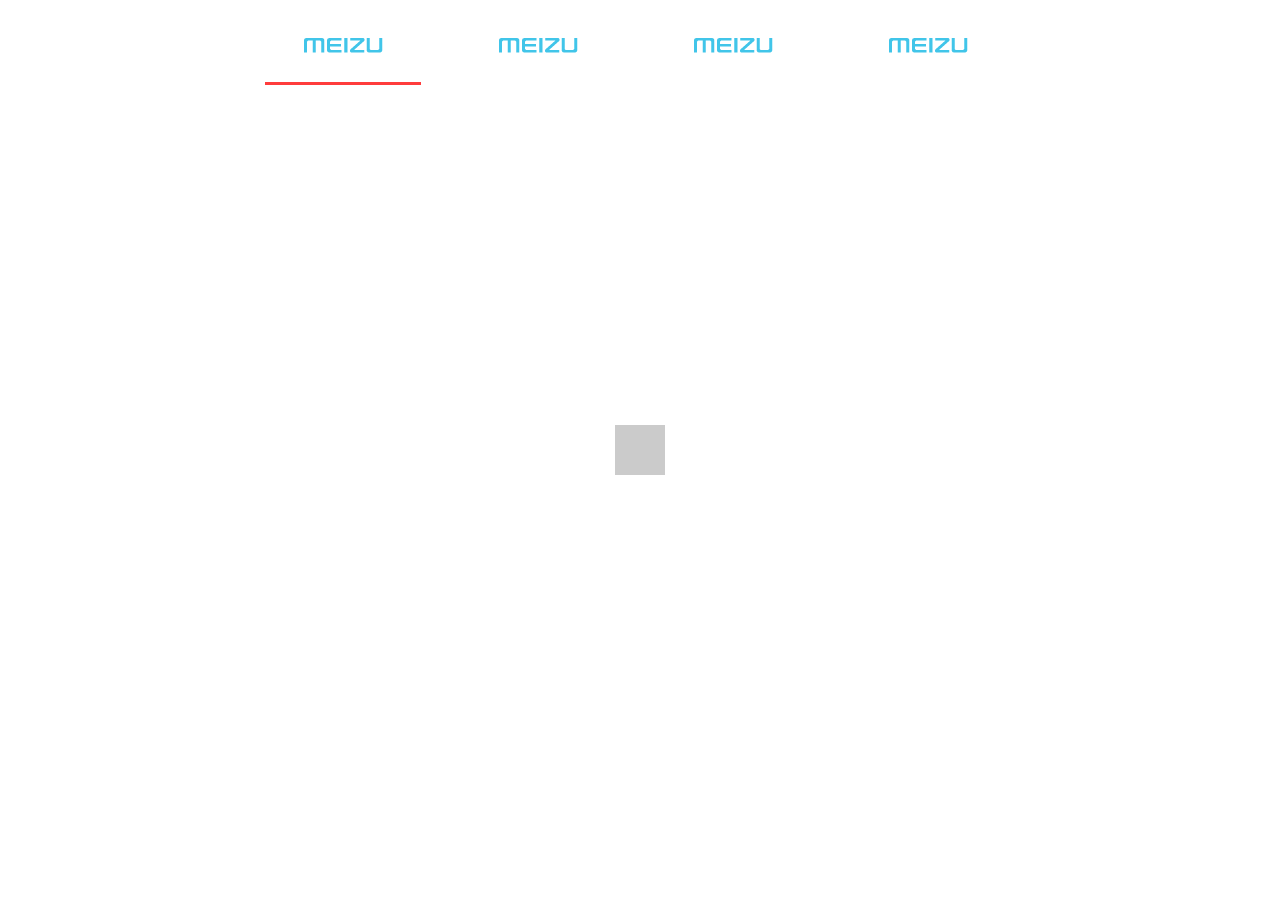
==== html/index.html @ 4126c437 "22:45 2016/12/19" ====
<!DOCTYPE html>
<html lang="en">
<head>
<title>奔跑吧快修-首页</title>
	<meta name="description" content="">
	<meta name="author" content="">
	<meta charset="UTF-8">
	<meta http-equiv="X-UA-Compatible" content="IE=Edge">
	<meta name="viewport" content="width=device-width, initial-scale=1, maximum-scale=1">
	<link rel="stylesheet" href="css/bootstrap.min.css">
	<link rel="stylesheet" href="css/animate.css">
	<link rel="stylesheet" href="css/font-awesome.min.css">
	<link rel="stylesheet" href="css/owl.theme.css">
	<link rel="stylesheet" href="css/owl.carousel.css">
	<link rel="stylesheet" href="css/style.css">
</head>

<body data-spy="scroll" data-offset="50" data-target=".navbar-collapse">

<div class="preloader">
	<div class="sk-rotating-plane"></div>
</div>

<section id="brand-tabs">
	<div class="container">
		<div class="row">
			<div class="col-md-2 col-md-offset-2 col-sm-2 col-xs-3 tab-item">
				<span class="current"><img src="images/icon_tab_02.png"></span>
			</div>
			<div class="col-md-2 col-sm-2 col-xs-3 tab-item">
				<span><img src="images/icon_tab_02.png"><span>
			</div>
			<div class="col-md-2 col-sm-2 col-xs-3 tab-item">
				<span><img src="images/icon_tab_02.png"><span>
			</div>
			<div class="col-md-2 col-sm-2 col-xs-3 tab-item">
				<span><img src="images/icon_tab_02.png"><span>
			</div>
		</div>
	</div>
</section>



<script src="js/jquery.js"></script>
<script src="js/bootstrap.min.js"></script>
<script src="js/jquery.parallax.js"></script>
<script src="js/owl.carousel.min.js"></script>
<script src="js/smoothscroll.js"></script>
<script src="js/wow.min.js"></script>
<script src="js/custom.js"></script>

</body>
</html>
---- html/css/style.css ----
.preloader {
	position: fixed;
	top: 0;
	left: 0;
	width: 100%;
	height: 100%;
	z-index: 99999;
	display: flex;
	flex-flow: row nowrap;
	justify-content: center;
	align-items: center;
	background: none repeat scroll 0 0 #ffffff;
}

.sk-rotating-plane {
	width: 50px;
	height: 50px;
	background-color: #222;
	-webkit-animation: sk-rotatePlane 1.2s infinite ease-in-out;
	animation: sk-rotatePlane 1.2s infinite ease-in-out;
}

@-webkit-keyframes sk-rotatePlane {
  0% {
    -webkit-transform: perspective(120px) rotateX(0deg) rotateY(0deg);
            transform: perspective(120px) rotateX(0deg) rotateY(0deg); }
  50% {
    -webkit-transform: perspective(120px) rotateX(-180.1deg) rotateY(0deg);
            transform: perspective(120px) rotateX(-180.1deg) rotateY(0deg); }
  100% {
    -webkit-transform: perspective(120px) rotateX(-180deg) rotateY(-179.9deg);
            transform: perspective(120px) rotateX(-180deg) rotateY(-179.9deg); } 
}

@keyframes sk-rotatePlane {
  0% {
    -webkit-transform: perspective(120px) rotateX(0deg) rotateY(0deg);
            transform: perspective(120px) rotateX(0deg) rotateY(0deg); }
  50% {
    -webkit-transform: perspective(120px) rotateX(-180.1deg) rotateY(0deg);
            transform: perspective(120px) rotateX(-180.1deg) rotateY(0deg); }
  100% {
    -webkit-transform: perspective(120px) rotateX(-180deg) rotateY(-179.9deg);
            transform: perspective(120px) rotateX(-180deg) rotateY(-179.9deg); } 
}

.tab-item span, .tab-item img{
	cursor: pointer;
	padding-top: 30px;
	padding-bottom: 30px;
}

.tab-item .current {
	border-bottom: solid #ff0000;
}
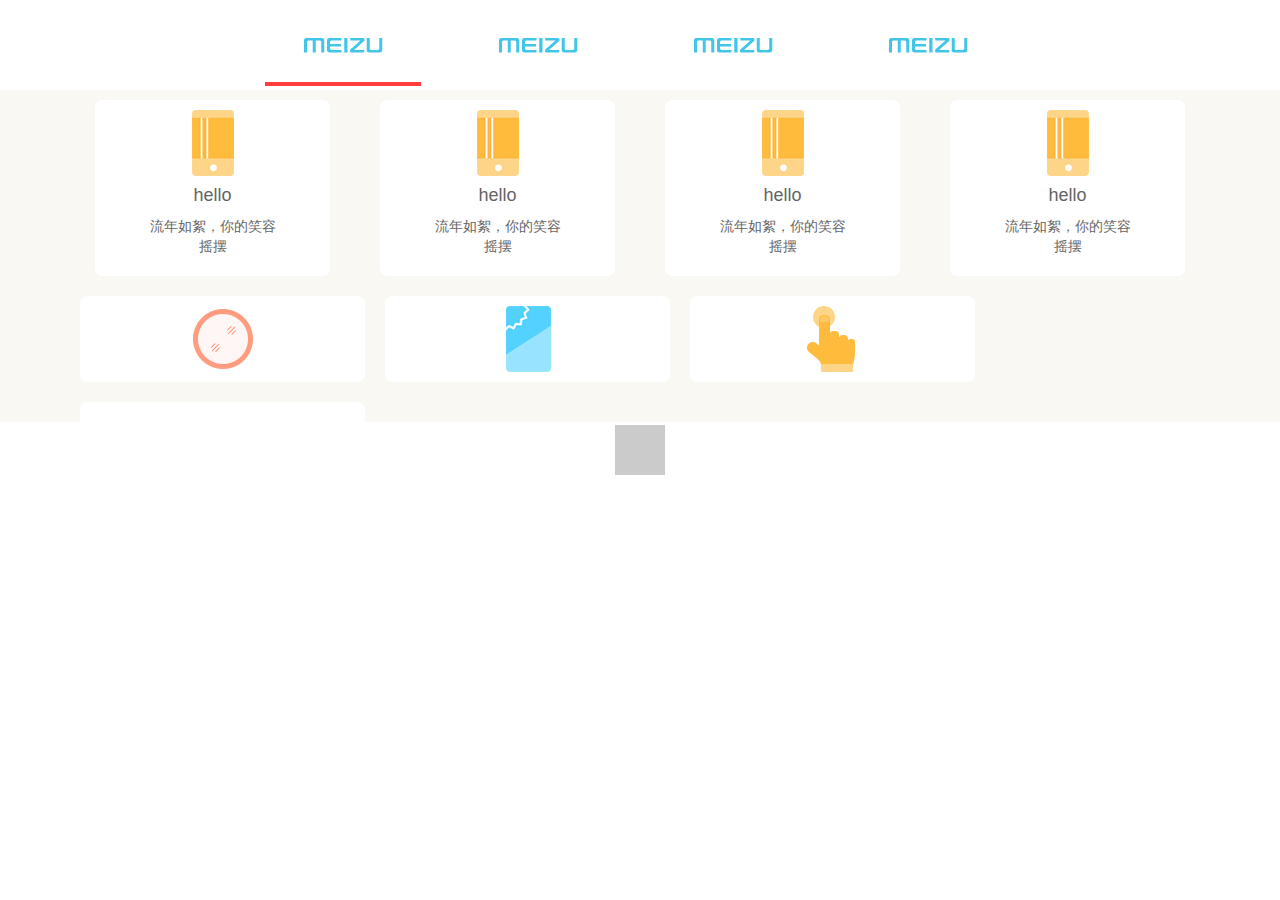
==== commit c8b2a658: "18:12 2016/12/20" ====
--- a/html/index.html
+++ b/html/index.html
@@ -24,8 +24,11 @@
 <section id="brand-tabs">
 	<div class="container">
 		<div class="row">
-			<div class="col-md-2 col-md-offset-2 col-sm-2 col-xs-3 tab-item">
+			<div id="apple" class="col-md-2 col-md-offset-2 col-sm-2 col-xs-3 tab-item">
 				<span class="current"><img src="images/icon_tab_02.png"></span>
+			</div>
+			<div id="huawei" class="col-md-2 col-sm-2 col-xs-3 tab-item">
+				<span><img src="images/icon_tab_02.png"><span>
 			</div>
 			<div class="col-md-2 col-sm-2 col-xs-3 tab-item">
 				<span><img src="images/icon_tab_02.png"><span>
@@ -33,8 +36,95 @@
 			<div class="col-md-2 col-sm-2 col-xs-3 tab-item">
 				<span><img src="images/icon_tab_02.png"><span>
 			</div>
-			<div class="col-md-2 col-sm-2 col-xs-3 tab-item">
-				<span><img src="images/icon_tab_02.png"><span>
+		</div>
+	</div>
+</section>
+
+<section id="fualt-box">
+	<div class="container fualt-box-show">
+		<div class="row">
+			<div class="col-md-12 col-sm-12">
+				<div class="wow fadeInDown col-md-3 col-sm-3" data-wow-delay="0.3s">
+					<div class="fualt-box-show-item">
+						<img src="images/icon_type_44.jpg">
+						<h4>hello</h4>
+						<p>流年如絮，你的笑容摇摆</p>
+					</div>
+				</div>
+				<div class="wow fadeInDown col-md-3 col-sm-3" data-wow-delay="0.3s">
+					<div class="fualt-box-show-item">
+						<img src="images/icon_type_44.jpg">
+						<h4>hello</h4>
+						<p>流年如絮，你的笑容摇摆</p>
+					</div>
+				</div>
+				<div class="wow fadeInDown col-md-3 col-sm-3" data-wow-delay="0.3s">
+					<div class="fualt-box-show-item">
+						<img src="images/icon_type_44.jpg">
+						<h4>hello</h4>
+						<p>流年如絮，你的笑容摇摆</p>
+					</div>
+				</div>
+				<div class="wow fadeInDown col-md-3 col-sm-3" data-wow-delay="0.3s">
+										<div class="fualt-box-show-item">
+						<img src="images/icon_type_44.jpg">
+						<h4>hello</h4>
+						<p>流年如絮，你的笑容摇摆</p>
+					</div>
+				</div>
+				<div class="wow fadeInDown col-md-3 col-sm-3 fualt-box-show-item" data-wow-delay="0.3s">
+					<a href="#"><img src="images/icon_type_52.jpg"></a>
+				</div>
+				<div class="wow fadeInDown col-md-3 col-sm-3 fualt-box-show-item" data-wow-delay="0.3s">
+					<a href="#"><img src="images/icon_type_58.jpg"></a>
+				</div>
+				<div class="wow fadeInDown col-md-3 col-sm-3 fualt-box-show-item" data-wow-delay="0.3s">
+					<a href="#"><img src="images/icon_type_59.jpg"></a>
+				</div>
+				<div class="wow fadeInDown col-md-3 col-sm-3 fualt-box-show-item" data-wow-delay="0.3s">
+					<a href="#"><img src="images/icon_type_60.jpg"></a>
+				</div>
+			</div>
+		</div>
+		<div class="row">
+			<div class="col-md-12 col-sm-12">
+				<div class="wow fadeInDown col-md-3 col-sm-3 fualt-box-show-item" data-wow-delay="0.3s">
+					<img src="images/icon_type_44.jpg">
+				</div>
+				<div class="wow fadeInDown col-md-3 col-sm-3 fualt-box-show-item" data-wow-delay="0.3s">
+					<a href="#"><img src="images/icon_type_47.jpg"></a>
+				</div>
+				<div class="wow fadeInDown col-md-3 col-sm-3 fualt-box-show-item" data-wow-delay="0.3s">
+					<a href="#"><img src="images/icon_type_50.jpg"></a>
+				</div>
+				<div class="wow fadeInDown col-md-3 col-sm-3 fualt-box-show-item" data-wow-delay="0.3s">
+					<a href="#"><img src="images/icon_type_50.jpg"></a>
+				</div>
+				<div class="wow fadeInDown col-md-3 col-sm-3 fualt-box-show-item" data-wow-delay="0.3s">
+					<a href="#"><img src="images/icon_type_50.jpg"></a>
+				</div>
+			</div>
+		</div>
+		<div class="row">
+			<div class="col-md-12 col-sm-12">
+				<div class="wow fadeInDown col-md-3 col-sm-3 fualt-box-show-item" data-wow-delay="0.3s">
+					<img src="images/icon_type_44.jpg">
+				</div>
+				<div class="wow fadeInDown col-md-3 col-sm-3 fualt-box-show-item" data-wow-delay="0.3s">
+					<a href="#"><img src="images/icon_type_47.jpg"></a>
+				</div>
+				<div class="wow fadeInDown col-md-3 col-sm-3 fualt-box-show-item" data-wow-delay="0.3s">
+					<a href="#"><img src="images/icon_type_50.jpg"></a>
+				</div>
+				<div class="wow fadeInDown col-md-3 col-sm-3 fualt-box-show-item" data-wow-delay="0.3s">
+					<a href="#"><img src="images/icon_type_51.jpg"></a>
+				</div>
+				<div class="wow fadeInDown col-md-3 col-sm-3 fualt-box-show-item" data-wow-delay="0.3s">
+					<a href="#"><img src="images/icon_type_59.jpg"></a>
+				</div>
+				<div class="wow fadeInDown col-md-3 col-sm-3 fualt-box-show-item" data-wow-delay="0.3s">
+					<a href="#"><img src="images/icon_type_60.jpg"></a>
+				</div>
 			</div>
 		</div>
 	</div>
--- a/html/css/style.css
+++ b/html/css/style.css
@@ -52,5 +52,48 @@
 }
 
 .tab-item .current {
-	border-bottom: solid #ff0000;
+	border-bottom: 4px solid #ff0000;
+}
+
+#fualt-box {
+	height: 332px;
+	position: relative;
+	overflow: hidden;
+	background-color: #f9f6f0;
+}
+
+.fualt-box-show {
+	height: 332px;
+	position: relative;
+	text-align: center;
+}
+
+.fualt-box-show-item {
+	cursor: pointer;
+	margin: 10px;
+	padding: 10px 50px;
+	background-color: #fff;
+
+  -webkit-border-radius: 7px;
+  -moz-border-radius: 7px;
+  -ms-border-radius: 7px;
+  border-radius: 7px;
+  -webkit-transition: 0.3s;
+  -o-transition: 0.3s;
+  transition: 0.3s;
+  text-decoration:none;
+}
+
+.fualt-box-show-item a, .fualt-box-show-item a:hover {
+	text-decoration:none;
+}
+
+.fualt-box-show-item:hover {
+  -webkit-box-shadow: 0 0 50px 0 rgba(0, 0, 0, 0.15);
+  -moz-box-shadow: 0 0 50px 0 rgba(0, 0, 0, 0.15);
+  -ms-box-shadow: 0 0 50px 0 rgba(0, 0, 0, 0.15);
+  -o-box-shadow: 0 0 50px 0 rgba(0, 0, 0, 0.15);
+  box-shadow: 0 0 50px 0 rgba(0, 0, 0, 0.15);
+  text-decoration: none;
+  top: -10px;
 }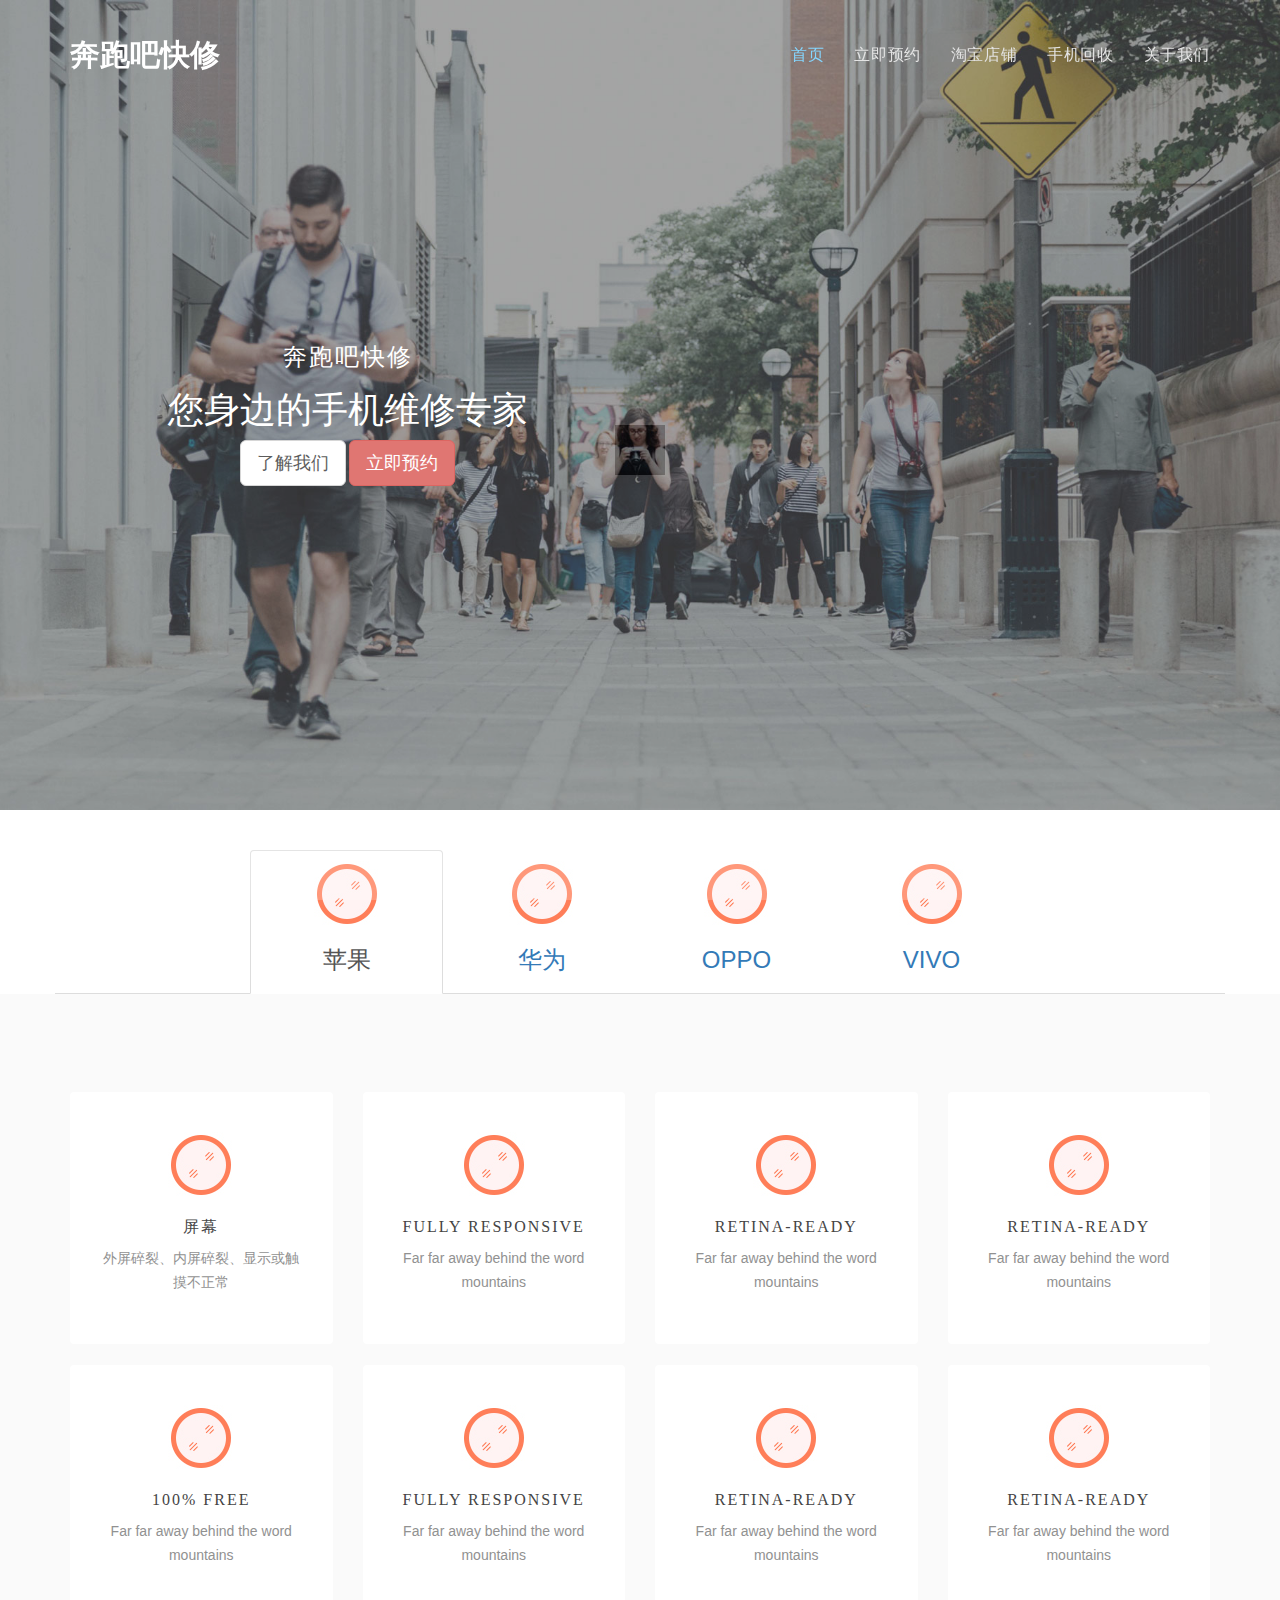
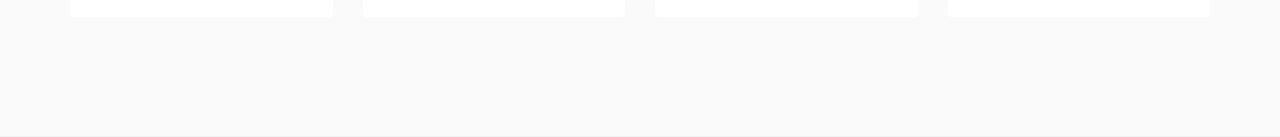
==== commit d7c8eec4: "17:37 2016/12/21" ====
--- a/html/index.html
+++ b/html/index.html
@@ -21,114 +21,132 @@
 	<div class="sk-rotating-plane"></div>
 </div>
 
-<section id="brand-tabs">
+<!-- =========================
+     NAVIGATION LINKS     
+============================== -->
+<div class="navbar navbar-fixed-top custom-navbar" role="navigation">
+	<div class="container">
+		<!-- navbar header -->
+		<div class="navbar-header">
+			<button class="navbar-toggle" data-toggle="collapse" data-target=".navbar-collapse">
+				<span class="icon icon-bar"></span>
+				<span class="icon icon-bar"></span>
+				<span class="icon icon-bar"></span>
+			</button>
+			<a href="#" class="navbar-brand">奔跑吧快修</a>
+		</div>
+
+		<div class="collapse navbar-collapse">
+			<ul class="nav navbar-nav navbar-right">
+				<li><a href="#intro" class="smoothScroll">首页</a></li>
+				<li><a href="#overview" class="smoothScroll">立即预约</a></li>
+				<li><a href="#speakers" class="smoothScroll">淘宝店铺</a></li>
+				<li><a href="#program" class="smoothScroll">手机回收</a></li>
+				<li><a href="#register" class="smoothScroll">关于我们</a></li>
+			</ul>
+		</div>
+	</div>
+</div>
+
+
+<!-- =========================
+    INTRO SECTION   
+============================== -->
+<section id="intro" class="parallax-section">
 	<div class="container">
 		<div class="row">
-			<div id="apple" class="col-md-2 col-md-offset-2 col-sm-2 col-xs-3 tab-item">
-				<span class="current"><img src="images/icon_tab_02.png"></span>
-			</div>
-			<div id="huawei" class="col-md-2 col-sm-2 col-xs-3 tab-item">
-				<span><img src="images/icon_tab_02.png"><span>
-			</div>
-			<div class="col-md-2 col-sm-2 col-xs-3 tab-item">
-				<span><img src="images/icon_tab_02.png"><span>
-			</div>
-			<div class="col-md-2 col-sm-2 col-xs-3 tab-item">
-				<span><img src="images/icon_tab_02.png"><span>
+			<div class="col-md-6 col-sm-12">
+				<h3 class="wow bounceIn" data-wow-delay="0.9s">奔跑吧快修</h3>
+				<h1 class="wow fadeInUp" data-wow-delay="1.6s">您身边的手机维修专家</h1>
+				<a href="#overview" class="btn btn-lg btn-default smoothScroll wow fadeInUp hidden-xs" data-wow-delay="2.3s">了解我们</a>
+				<a href="#register" class="btn btn-lg btn-danger smoothScroll wow fadeInUp" data-wow-delay="2.3s">立即预约</a>
 			</div>
 		</div>
 	</div>
 </section>
 
-<section id="fualt-box">
-	<div class="container fualt-box-show">
+<section id="brand-tabs">
+	<div class="container">
 		<div class="row">
-			<div class="col-md-12 col-sm-12">
-				<div class="wow fadeInDown col-md-3 col-sm-3" data-wow-delay="0.3s">
-					<div class="fualt-box-show-item">
-						<img src="images/icon_type_44.jpg">
-						<h4>hello</h4>
-						<p>流年如絮，你的笑容摇摆</p>
-					</div>
-				</div>
-				<div class="wow fadeInDown col-md-3 col-sm-3" data-wow-delay="0.3s">
-					<div class="fualt-box-show-item">
-						<img src="images/icon_type_44.jpg">
-						<h4>hello</h4>
-						<p>流年如絮，你的笑容摇摆</p>
-					</div>
-				</div>
-				<div class="wow fadeInDown col-md-3 col-sm-3" data-wow-delay="0.3s">
-					<div class="fualt-box-show-item">
-						<img src="images/icon_type_44.jpg">
-						<h4>hello</h4>
-						<p>流年如絮，你的笑容摇摆</p>
-					</div>
-				</div>
-				<div class="wow fadeInDown col-md-3 col-sm-3" data-wow-delay="0.3s">
-										<div class="fualt-box-show-item">
-						<img src="images/icon_type_44.jpg">
-						<h4>hello</h4>
-						<p>流年如絮，你的笑容摇摆</p>
-					</div>
-				</div>
-				<div class="wow fadeInDown col-md-3 col-sm-3 fualt-box-show-item" data-wow-delay="0.3s">
-					<a href="#"><img src="images/icon_type_52.jpg"></a>
-				</div>
-				<div class="wow fadeInDown col-md-3 col-sm-3 fualt-box-show-item" data-wow-delay="0.3s">
-					<a href="#"><img src="images/icon_type_58.jpg"></a>
-				</div>
-				<div class="wow fadeInDown col-md-3 col-sm-3 fualt-box-show-item" data-wow-delay="0.3s">
-					<a href="#"><img src="images/icon_type_59.jpg"></a>
-				</div>
-				<div class="wow fadeInDown col-md-3 col-sm-3 fualt-box-show-item" data-wow-delay="0.3s">
-					<a href="#"><img src="images/icon_type_60.jpg"></a>
-				</div>
-			</div>
-		</div>
-		<div class="row">
-			<div class="col-md-12 col-sm-12">
-				<div class="wow fadeInDown col-md-3 col-sm-3 fualt-box-show-item" data-wow-delay="0.3s">
-					<img src="images/icon_type_44.jpg">
-				</div>
-				<div class="wow fadeInDown col-md-3 col-sm-3 fualt-box-show-item" data-wow-delay="0.3s">
-					<a href="#"><img src="images/icon_type_47.jpg"></a>
-				</div>
-				<div class="wow fadeInDown col-md-3 col-sm-3 fualt-box-show-item" data-wow-delay="0.3s">
-					<a href="#"><img src="images/icon_type_50.jpg"></a>
-				</div>
-				<div class="wow fadeInDown col-md-3 col-sm-3 fualt-box-show-item" data-wow-delay="0.3s">
-					<a href="#"><img src="images/icon_type_50.jpg"></a>
-				</div>
-				<div class="wow fadeInDown col-md-3 col-sm-3 fualt-box-show-item" data-wow-delay="0.3s">
-					<a href="#"><img src="images/icon_type_50.jpg"></a>
-				</div>
-			</div>
-		</div>
-		<div class="row">
-			<div class="col-md-12 col-sm-12">
-				<div class="wow fadeInDown col-md-3 col-sm-3 fualt-box-show-item" data-wow-delay="0.3s">
-					<img src="images/icon_type_44.jpg">
-				</div>
-				<div class="wow fadeInDown col-md-3 col-sm-3 fualt-box-show-item" data-wow-delay="0.3s">
-					<a href="#"><img src="images/icon_type_47.jpg"></a>
-				</div>
-				<div class="wow fadeInDown col-md-3 col-sm-3 fualt-box-show-item" data-wow-delay="0.3s">
-					<a href="#"><img src="images/icon_type_50.jpg"></a>
-				</div>
-				<div class="wow fadeInDown col-md-3 col-sm-3 fualt-box-show-item" data-wow-delay="0.3s">
-					<a href="#"><img src="images/icon_type_51.jpg"></a>
-				</div>
-				<div class="wow fadeInDown col-md-3 col-sm-3 fualt-box-show-item" data-wow-delay="0.3s">
-					<a href="#"><img src="images/icon_type_59.jpg"></a>
-				</div>
-				<div class="wow fadeInDown col-md-3 col-sm-3 fualt-box-show-item" data-wow-delay="0.3s">
-					<a href="#"><img src="images/icon_type_60.jpg"></a>
-				</div>
-			</div>
+<ul class="nav nav-tabs">
+    <li class="active col-md-2 col-md-offset-2"><a href="#"><img src="images/icon_type_52.jpg"><h3>苹果</h3></a></li>
+    <li class="col-md-2"><a href="#"><img src="images/icon_type_52.jpg"><h3>华为</h3></a></li>
+    <li class="col-md-2"><a href="#"><img src="images/icon_type_52.jpg"><h3>OPPO</h3></a></li>
+    <li class="col-md-2"><a href="#"><img src="images/icon_type_52.jpg"><h3>VIVO</h3></a></li>
+</ul>
 		</div>
 	</div>
 </section>
+
+
+				<div id="fh5co-features" data-section="features" class="animated">
+					<div class="container">
+						<div class="row">
+							<div class="col-md-3 col-sm-6 col-xs-6 col-xxs-12">
+								<a href="http://demo.cssmoban.com/cssthemes3/ft5_13_outline/index.html#" class="fh5co-feature to-animate fadeInUp animated">
+									<img src="images/icon_type_52.jpg">
+									<h3 class="fh5co-feature-lead">屏幕</h3>
+									<p class="fh5co-feature-text">外屏碎裂、内屏碎裂、显示或触摸不正常</p>
+								</a>
+							</div>
+							<div class="col-md-3 col-sm-6 col-xs-6 col-xxs-12">
+								<a href="http://demo.cssmoban.com/cssthemes3/ft5_13_outline/index.html#" class="fh5co-feature to-animate fadeInUp animated">
+									<img src="images/icon_type_52.jpg">
+									<h3 class="fh5co-feature-lead">Fully Responsive</h3>
+									<p class="fh5co-feature-text">Far far away behind the word mountains</p>
+								</a>
+							</div>
+							<div class="clearfix visible-sm-block"></div>
+							<div class="col-md-3 col-sm-6 col-xs-6 col-xxs-12">
+								<a href="http://demo.cssmoban.com/cssthemes3/ft5_13_outline/index.html#" class="fh5co-feature to-animate fadeInUp animated">
+									<img src="images/icon_type_52.jpg">
+									<h3 class="fh5co-feature-lead">Retina-ready</h3>
+									<p class="fh5co-feature-text">Far far away behind the word mountains</p>
+								</a>
+							</div>
+							<div class="col-md-3 col-sm-6 col-xs-6 col-xxs-12">
+								<a href="http://demo.cssmoban.com/cssthemes3/ft5_13_outline/index.html#" class="fh5co-feature to-animate fadeInUp animated">
+									<img src="images/icon_type_52.jpg">
+									<h3 class="fh5co-feature-lead">Retina-ready</h3>
+									<p class="fh5co-feature-text">Far far away behind the word mountains</p>
+								</a>
+							</div>
+						</div>
+						<div class="row">
+							<div class="col-md-3 col-sm-6 col-xs-6 col-xxs-12">
+								<a href="http://demo.cssmoban.com/cssthemes3/ft5_13_outline/index.html#" class="fh5co-feature to-animate fadeInUp animated">
+									<img src="images/icon_type_52.jpg">
+									<h3 class="fh5co-feature-lead">100% Free</h3>
+									<p class="fh5co-feature-text">Far far away behind the word mountains</p>
+								</a>
+							</div>
+							<div class="col-md-3 col-sm-6 col-xs-6 col-xxs-12">
+								<a href="http://demo.cssmoban.com/cssthemes3/ft5_13_outline/index.html#" class="fh5co-feature to-animate fadeInUp animated">
+									<img src="images/icon_type_52.jpg">
+									<h3 class="fh5co-feature-lead">Fully Responsive</h3>
+									<p class="fh5co-feature-text">Far far away behind the word mountains</p>
+								</a>
+							</div>
+							<div class="clearfix visible-sm-block"></div>
+							<div class="col-md-3 col-sm-6 col-xs-6 col-xxs-12">
+								<a href="http://demo.cssmoban.com/cssthemes3/ft5_13_outline/index.html#" class="fh5co-feature to-animate fadeInUp animated">
+									<img src="images/icon_type_52.jpg">
+									<h3 class="fh5co-feature-lead">Retina-ready</h3>
+									<p class="fh5co-feature-text">Far far away behind the word mountains</p>
+								</a>
+							</div>
+							<div class="col-md-3 col-sm-6 col-xs-6 col-xxs-12">
+								<a href="http://demo.cssmoban.com/cssthemes3/ft5_13_outline/index.html#" class="fh5co-feature to-animate fadeInUp animated">
+									<img src="images/icon_type_52.jpg">
+									<h3 class="fh5co-feature-lead">Retina-ready</h3>
+									<p class="fh5co-feature-text">Far far away behind the word mountains</p>
+								</a>
+							</div>
+			        	</div>
+			       </div>
+			       
+
+			    </div>
 
 
 
--- a/html/css/style.css
+++ b/html/css/style.css
@@ -45,55 +45,195 @@
             transform: perspective(120px) rotateX(-180deg) rotateY(-179.9deg); } 
 }
 
-.tab-item span, .tab-item img{
-	cursor: pointer;
-	padding-top: 30px;
-	padding-bottom: 30px;
-}
-
-.tab-item .current {
-	border-bottom: 4px solid #ff0000;
-}
-
-#fualt-box {
-	height: 332px;
-	position: relative;
-	overflow: hidden;
-	background-color: #f9f6f0;
-}
-
-.fualt-box-show {
-	height: 332px;
-	position: relative;
+#brand-tabs {
+	margin: 40px 0 0 0;
 	text-align: center;
 }
 
-.fualt-box-show-item {
-	cursor: pointer;
-	margin: 10px;
-	padding: 10px 50px;
-	background-color: #fff;
-
-  -webkit-border-radius: 7px;
-  -moz-border-radius: 7px;
-  -ms-border-radius: 7px;
-  border-radius: 7px;
+#brand-tabs a, #brand-tabs li{
+	padding-left: 0;
+	padding-right: 0;
+}
+
+
+#fh5co-features {
+  border-bottom: 1px solid #f2f2f2;
+  position: relative;
+  padding: 7em 0;
+  background: #fafafa;
+}
+
+.fh5co-feature, .fh5co-figure {
+  display: block;
+  color: #444;
+  float: left;
+  width: 100%;
+  text-align: center;
+  background: #fff;
+  -webkit-border-radius: 4px;
+  -moz-border-radius: 4px;
+  -ms-border-radius: 4px;
+  border-radius: 4px;
+  padding: 40px 10px;
+  -webkit-transition: 0.5s;
+  -o-transition: 0.5s;
+  transition: 0.5s;
+  margin-bottom: 1.5em;
+}
+.fh5co-feature:hover, .fh5co-feature:focus, .fh5co-feature:active, .fh5co-figure:hover, .fh5co-figure:focus, .fh5co-figure:active {
+  text-decoration: none;
+  outline: none;
+}
+.fh5co-feature .fh5co-feature-icon, .fh5co-figure .fh5co-feature-icon {
+  width: 80px;
+  height: 80px;
+  display: block;
+  display: table;
+  text-align: center;
+  margin: 0 auto;
+  position: relative;
+  border: 2px solid #4fd2c2;
+  -webkit-border-radius: 50%;
+  -moz-border-radius: 50%;
+  -ms-border-radius: 50%;
+  border-radius: 50%;
   -webkit-transition: 0.3s;
   -o-transition: 0.3s;
   transition: 0.3s;
-  text-decoration:none;
-}
-
-.fualt-box-show-item a, .fualt-box-show-item a:hover {
-	text-decoration:none;
-}
-
-.fualt-box-show-item:hover {
+}
+.fh5co-feature .fh5co-feature-icon i, .fh5co-figure .fh5co-feature-icon i {
+  display: table-cell;
+  vertical-align: middle;
+  font-size: 50px;
+  color: #4fd2c2;
+}
+
+.fh5co-feature .fh5co-feature-lead, .fh5co-feature .fh5co-figure-lead, .fh5co-figure .fh5co-feature-lead, .fh5co-figure .fh5co-figure-lead {
+  font-size: 16px;
+  letter-spacing: 2px;
+  font-family: "Microsoft YaHei" ! important;
+  text-transform: uppercase;
+  font-weight: 500;
+}
+
+.fh5co-feature .fh5co-feature-text, .fh5co-feature .fh5co-figure-text, .fh5co-figure .fh5co-feature-text, .fh5co-figure .fh5co-figure-text {
+  color: #919191;
+  padding-left: 20px;
+  padding-right: 20px;
+  line-height: 24px;
+}
+
+.fh5co-feature:hover, .fh5co-feature.active, .fh5co-figure:hover, .fh5co-figure.active {
   -webkit-box-shadow: 0 0 50px 0 rgba(0, 0, 0, 0.15);
   -moz-box-shadow: 0 0 50px 0 rgba(0, 0, 0, 0.15);
   -ms-box-shadow: 0 0 50px 0 rgba(0, 0, 0, 0.15);
-  -o-box-shadow: 0 0 50px 0 rgba(0, 0, 0, 0.15);
   box-shadow: 0 0 50px 0 rgba(0, 0, 0, 0.15);
-  text-decoration: none;
-  top: -10px;
+  margin-top: -5px;
+}
+
+@media screen and (max-width: 768px) {
+  .fh5co-feature:hover, .fh5co-feature.active, .fh5co-figure:hover, .fh5co-figure.active {
+    margin-top: 0px;
+  }
+}
+
+.fh5co-feature:hover .fh5co-feature-icon, .fh5co-feature.active .fh5co-feature-icon, .fh5co-figure:hover .fh5co-feature-icon, .fh5co-figure.active .fh5co-feature-icon {
+  background: #4fd2c2;
+}
+.fh5co-feature:hover .fh5co-feature-icon i, .fh5co-feature.active .fh5co-feature-icon i, .fh5co-figure:hover .fh5co-feature-icon i, .fh5co-figure.active .fh5co-feature-icon i {
+  color: #fff;
+}
+
+/*---------------------------------------
+    Navigation Links section              
+-----------------------------------------*/
+.custom-navbar {
+    margin-bottom: 0;
+    background-color: #101010;
+}
+
+.custom-navbar .navbar-brand {
+    color: #ffffff;
+    font-weight: 600;
+    font-size: 3rem;
+    line-height: 40px;
+}
+
+.custom-navbar .nav li a {
+    color: #ddd;
+    font-size: 16px;
+    font-weight: 500;
+    letter-spacing: 0.6px;
+    text-transform: uppercase;
+    line-height: 40px;
+    transition: all 0.4s ease-in-out;
+}
+
+.custom-navbar .nav li a:hover {
+    background: transparent;
+    color: #66ccff;
+}
+
+.custom-navbar .navbar-nav > li > a:hover,
+.custom-navbar .navbar-nav > li > a:focus {
+  background-color: transparent;
+}
+
+.custom-navbar .nav li.active > a {
+    background-color: transparent;
+    color: #66ccff;
+}
+
+.custom-navbar .navbar-toggle {
+    border: none;
+    padding-top: 10px;
+}
+
+.custom-navbar .navbar-toggle {
+    background-color: transparent;
+}
+
+.custom-navbar .navbar-toggle .icon-bar {
+    background: #ffffff;
+    border-color: transparent;
+}
+
+@media(min-width:768px) {
+    .custom-navbar {
+        padding: 20px 0;
+        border-bottom: 0;
+        background: 0 0; 
+    }
+    .custom-navbar.top-nav-collapse {
+        background: #101010;
+        padding: 0;
+    }
+
+}
+
+
+
+/*---------------------------------------
+    Intro section              
+-----------------------------------------*/
+#intro {
+    background: url('../images/intro-bg.jpg') 50% 0 repeat-y fixed;
+    -webkit-background-size: cover;
+    background-size: cover;
+    background-position: center center;
+    color: #ffffff;
+    display: -webkit-box;
+    display: -webkit-flex;
+     display: -ms-flexbox;
+    display: flex;
+    -webkit-box-align: center;
+     -webkit-align-items: center;
+      -ms-flex-align: center;
+          align-items: center;
+    height: 90vh;
+    text-align: center;
+}
+
+#intro h3 {
+  letter-spacing: 2px;
 }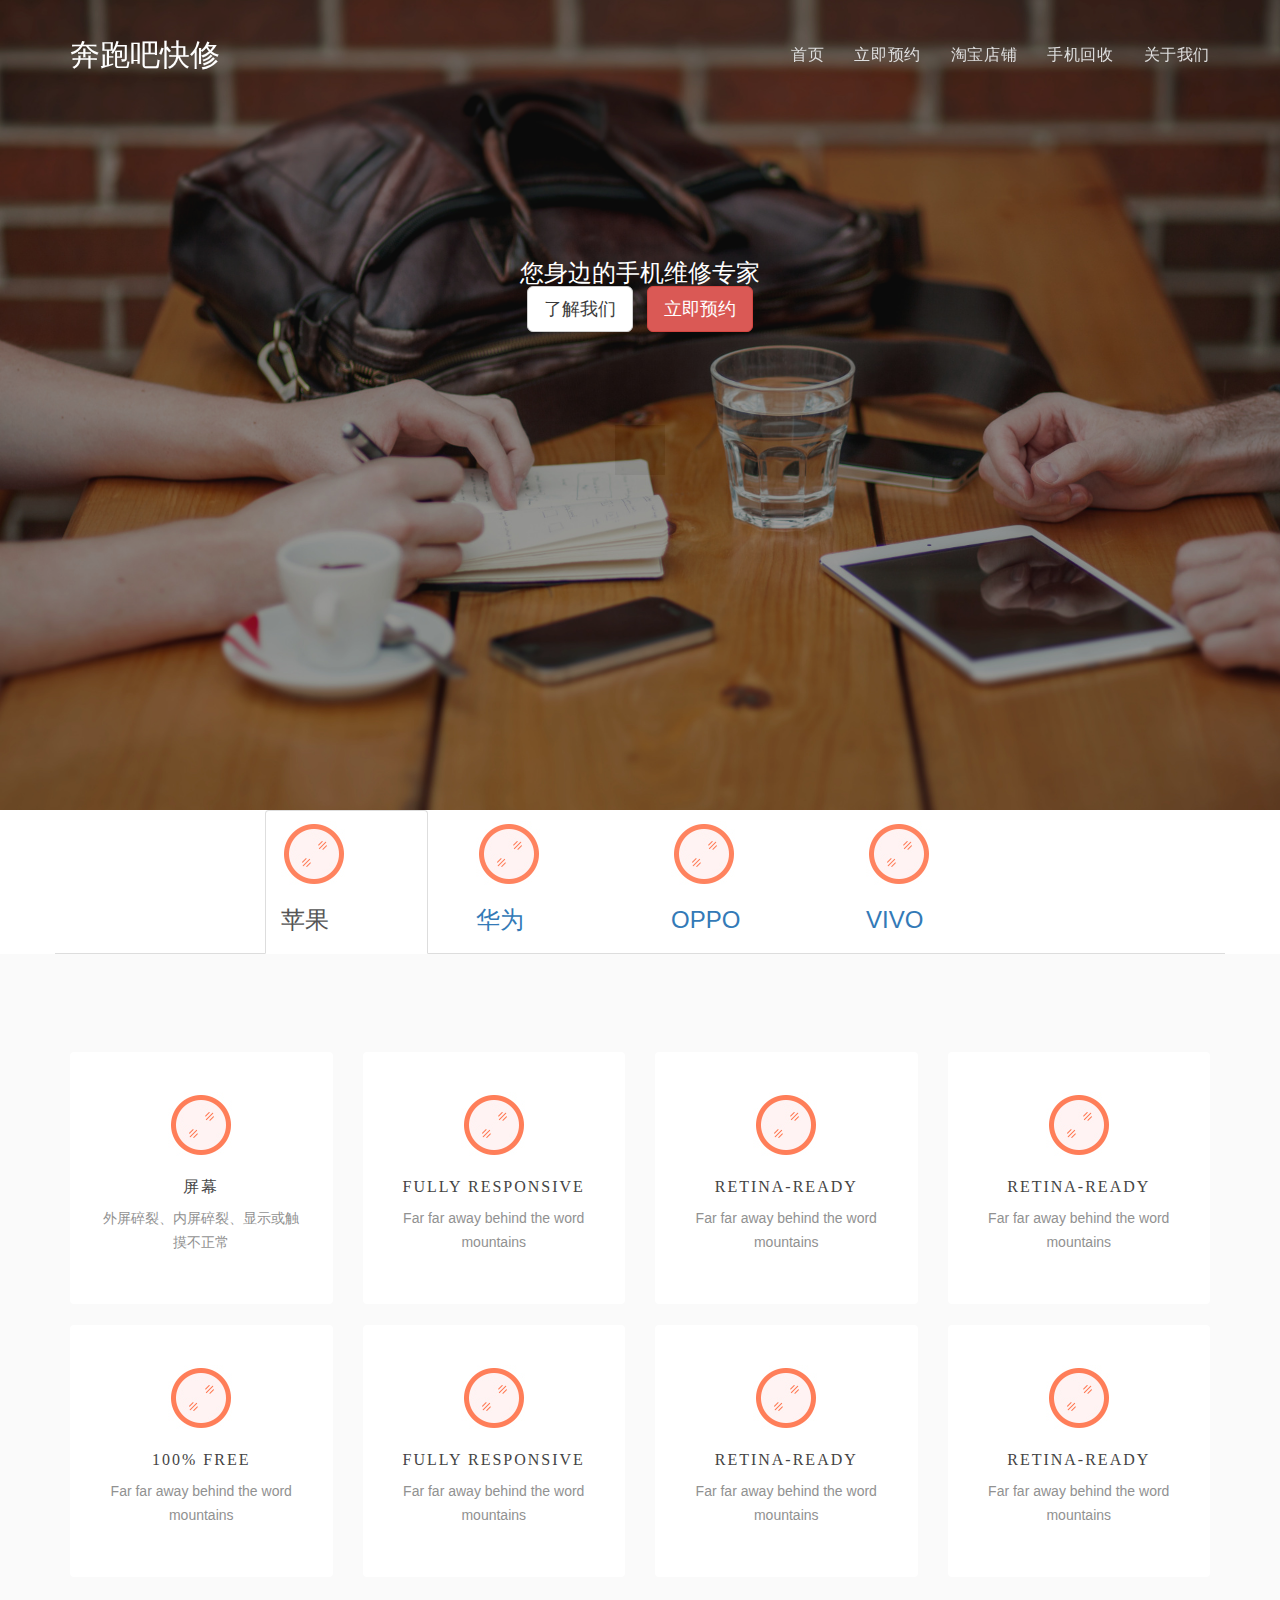
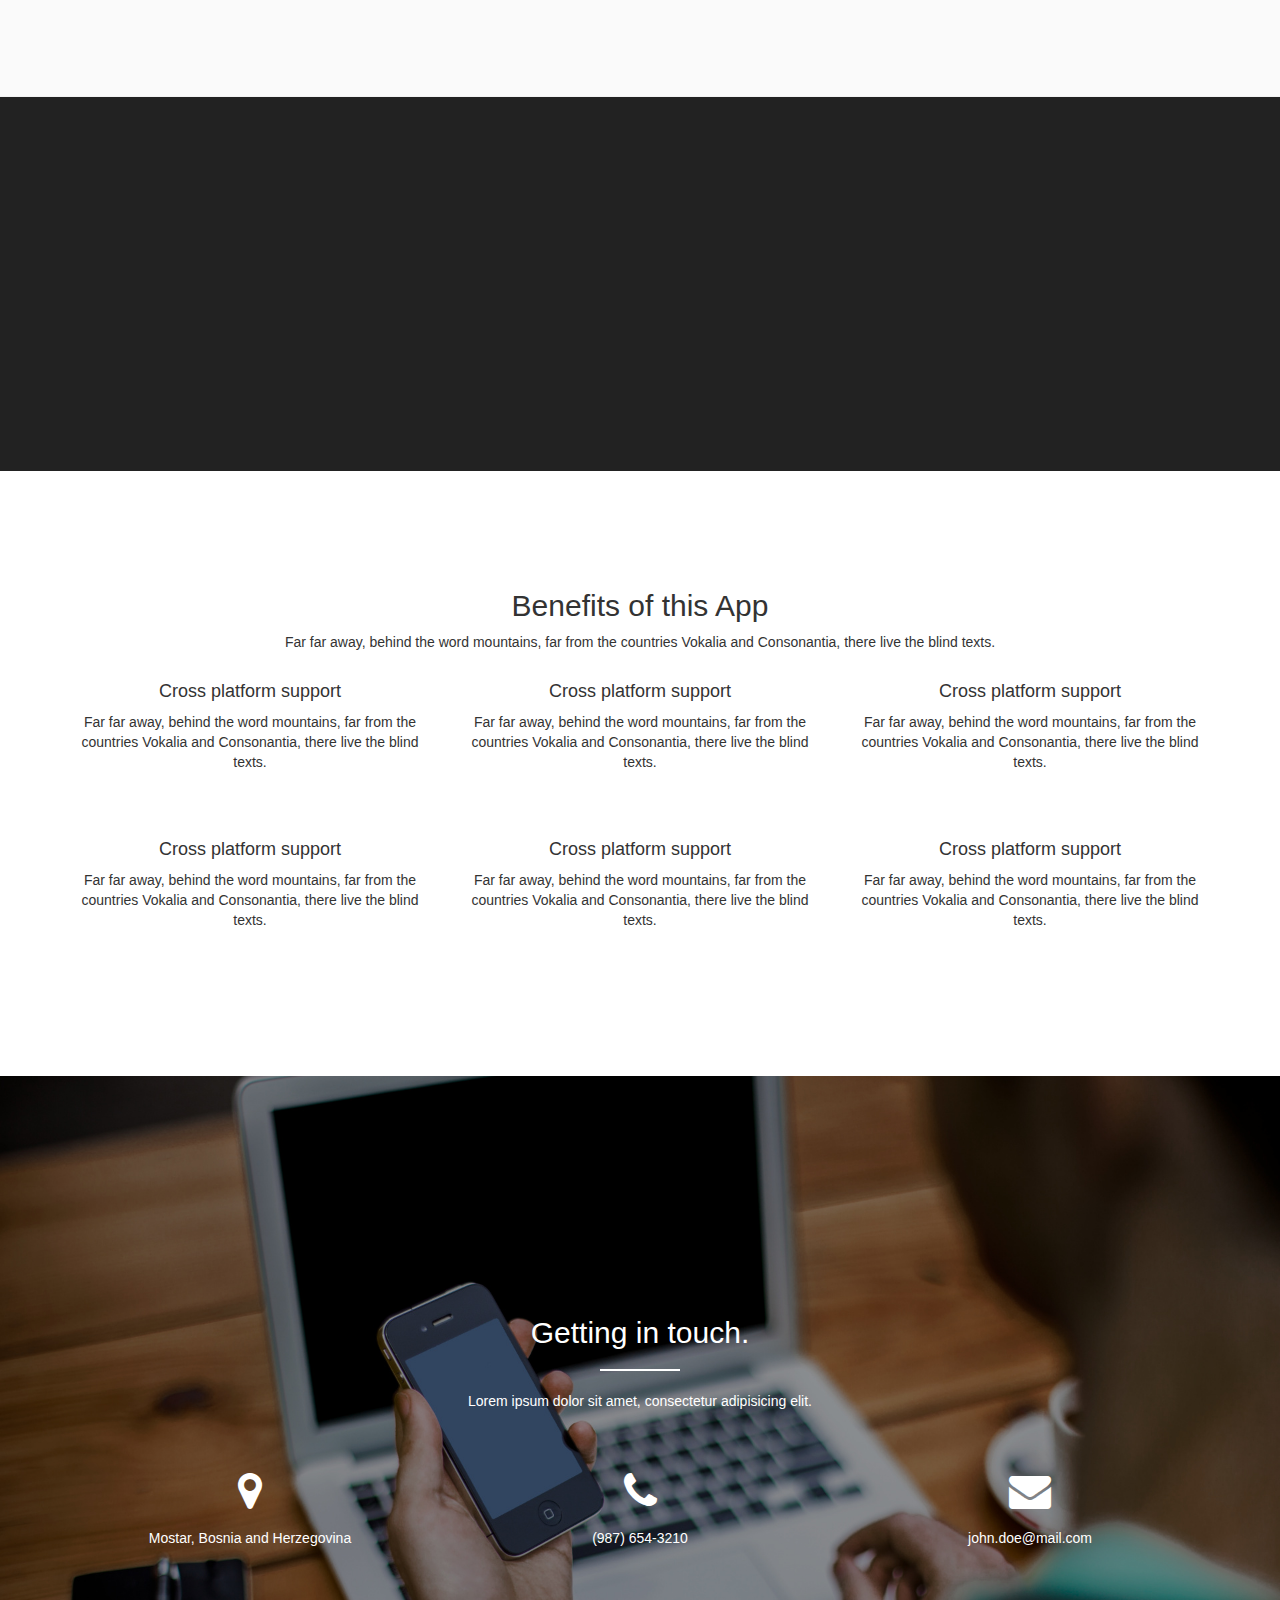
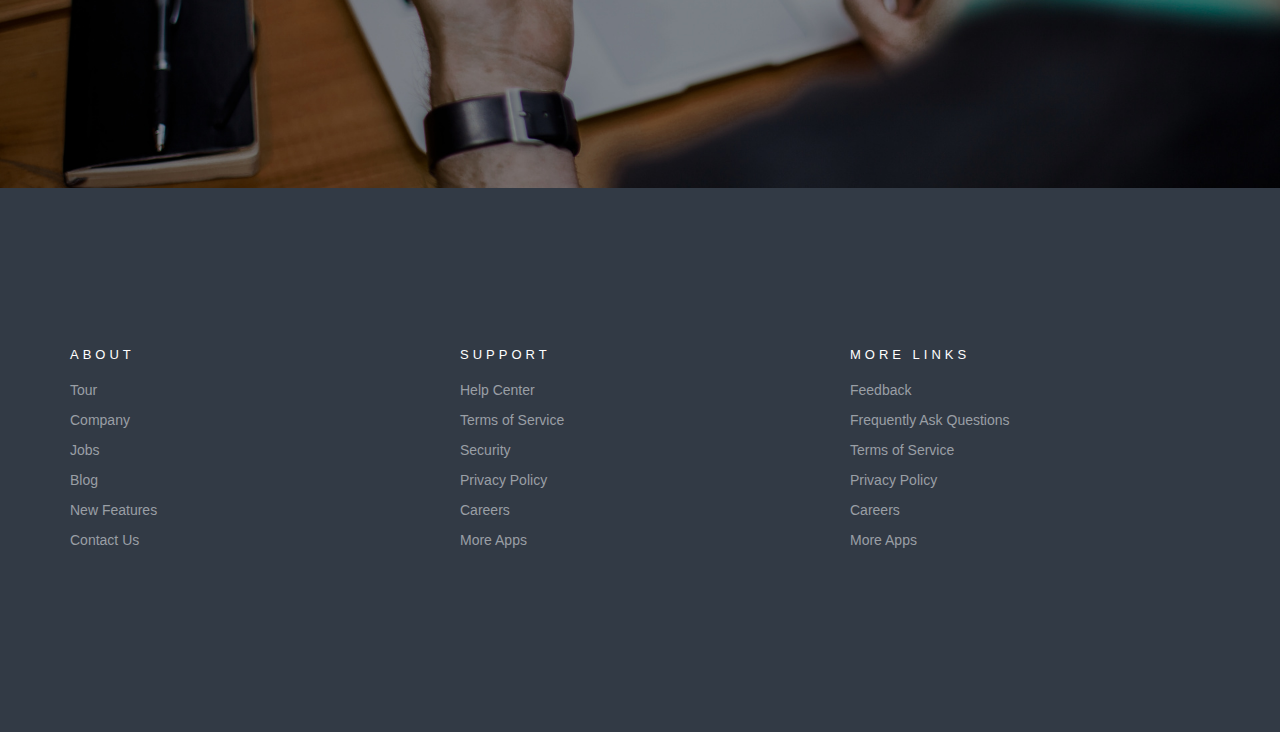
==== commit 184ab584: "17:16 2016/12/22" ====
--- a/html/index.html
+++ b/html/index.html
@@ -13,6 +13,8 @@
 	<link rel="stylesheet" href="css/owl.theme.css">
 	<link rel="stylesheet" href="css/owl.carousel.css">
 	<link rel="stylesheet" href="css/style.css">
+	<link rel="stylesheet" href="css/style1.css">
+	<!--link rel="stylesheet" href="http://fonts.useso.com/css?family=Source+Sans+Pro:300,600"-->
 </head>
 
 <body data-spy="scroll" data-offset="50" data-target=".navbar-collapse">
@@ -48,11 +50,24 @@
 	</div>
 </div>
 
+    <section id="home" class="page">
+      <div class="container">
+        <div class="content cover text-center">
+          <div class="row">
+            <div class="col-lg-12">
+              <h3 class="animated hiding" data-animation="fadeIn" data-delay="600">您身边的手机维修专家</h3>
+			<a href="#overview" class="btn btn-lg btn-default smoothScroll wow fadeInUp hidden-xs">了解我们</a>
+              <a href="#register" class="btn btn-lg btn-danger smoothScroll wow fadeInUp">立即预约</a>
+            </div>
+          </div>
+        </div>
+      </div>
+    </section>
 
 <!-- =========================
     INTRO SECTION   
 ============================== -->
-<section id="intro" class="parallax-section">
+<!--section id="intro" class="parallax-section">
 	<div class="container">
 		<div class="row">
 			<div class="col-md-6 col-sm-12">
@@ -63,13 +78,13 @@
 			</div>
 		</div>
 	</div>
-</section>
+</section-->
 
 <section id="brand-tabs">
 	<div class="container">
 		<div class="row">
 <ul class="nav nav-tabs">
-    <li class="active col-md-2 col-md-offset-2"><a href="#"><img src="images/icon_type_52.jpg"><h3>苹果</h3></a></li>
+    <li class="active col-md-2 col-md-offset-2 col-sm-2 col-sm-offset-2"><a href="#"><img src="images/icon_type_52.jpg"><h3>苹果</h3></a></li>
     <li class="col-md-2"><a href="#"><img src="images/icon_type_52.jpg"><h3>华为</h3></a></li>
     <li class="col-md-2"><a href="#"><img src="images/icon_type_52.jpg"><h3>OPPO</h3></a></li>
     <li class="col-md-2"><a href="#"><img src="images/icon_type_52.jpg"><h3>VIVO</h3></a></li>
@@ -149,6 +164,169 @@
 			    </div>
 
 
+<section id="detail" class="parallax-section">
+	<div class="container">
+		<div class="row">
+
+			<div class="wow fadeInLeft col-md-4 col-sm-4" data-wow-delay="0.3s">
+				<i class="fa fa-group"></i>
+				<h3>650 Participants</h3>
+				<p>Quisque ut libero sapien. Integer tellus nisl, efficitur sed dolor at, vehicula finibus massa. Sed tincidunt metus sed eleifend suscipit.</p>
+			</div>
+
+			<div class="wow fadeInUp col-md-4 col-sm-4" data-wow-delay="0.6s">
+				<i class="fa fa-clock-o"></i>
+				<h3>24 Programs</h3>
+				<p>Quisque ut libero sapien. Integer tellus nisl, efficitur sed dolor at, vehicula finibus massa. Sed tincidunt metus sed eleifend suscipit.</p>
+			</div>
+
+			<div class="wow fadeInRight col-md-4 col-sm-4" data-wow-delay="0.9s">
+				<i class="fa fa-microphone"></i>
+				<h3>11 Speakers</h3>
+				<p>Quisque ut libero sapien. Integer tellus nisl, efficitur sed dolor at, vehicula finibus massa. Sed tincidunt metus sed eleifend suscipit.</p>
+			</div>
+
+		</div>
+	</div>
+</section>
+
+
+
+
+				<div id="fh5co-features-3" data-section="benefits">
+					<div class="container">
+						<div class="row">
+							<div class="col-md-8 col-md-offset-2 fh5co-section-heading text-center">
+								<h2 class="fh5co-lead animate-single features3-animate-1">Benefits of this App</h2>
+								<p class="fh5co-sub animate-single features3-animate-2">Far far away, behind the word mountains, far from the countries Vokalia and Consonantia, there live the blind texts.</p>
+							</div>
+
+							<div class="col-md-4 col-sm-6 text-center fh5co-text-wrap">
+								<div class="fh5co-text to-animate">
+				    				<span class="fh5co-icon"><i class="icon-screen-desktop"></i></span>
+									<h4 class="fh5co-uppercase-sm">Cross platform support</h4>
+									<p>Far far away, behind the word mountains, far from the countries Vokalia and Consonantia, there live the blind texts.</p>
+								</div>
+							</div>
+							<div class="col-md-4 col-sm-6 text-center fh5co-text-wrap">
+								<div class="fh5co-text to-animate">
+				    				<span class="fh5co-icon"><i class="icon-graph"></i></span>
+									<h4 class="fh5co-uppercase-sm">Cross platform support</h4>
+									<p>Far far away, behind the word mountains, far from the countries Vokalia and Consonantia, there live the blind texts.</p>
+								</div>
+							</div>
+							
+							<div class="clearfix visible-sm-block"></div>
+
+							<div class="col-md-4 col-sm-6 text-center fh5co-text-wrap">
+								<div class="fh5co-text to-animate">
+				    				<span class="fh5co-icon"><i class="icon-anchor"></i></span>
+									<h4 class="fh5co-uppercase-sm">Cross platform support</h4>
+									<p>Far far away, behind the word mountains, far from the countries Vokalia and Consonantia, there live the blind texts.</p>
+								</div>
+							</div>	
+
+							<div class="col-md-4 col-sm-6 text-center fh5co-text-wrap">
+								<div class="fh5co-text to-animate">
+				    				<span class="fh5co-icon"><i class="icon-camera"></i></span>
+									<h4 class="fh5co-uppercase-sm">Cross platform support</h4>
+									<p>Far far away, behind the word mountains, far from the countries Vokalia and Consonantia, there live the blind texts.</p>
+								</div>
+							</div>
+
+							<div class="clearfix visible-sm-block"></div>
+
+							<div class="col-md-4 col-sm-6 text-center fh5co-text-wrap">
+								<div class="fh5co-text to-animate">
+				    				<span class="fh5co-icon"><i class="icon-present"></i></span>
+									<h4 class="fh5co-uppercase-sm">Cross platform support</h4>
+									<p>Far far away, behind the word mountains, far from the countries Vokalia and Consonantia, there live the blind texts.</p>
+								</div>
+							</div>
+							<div class="col-md-4 col-sm-6 text-center fh5co-text-wrap">
+								<div class="fh5co-text to-animate">
+				    				<span class="fh5co-icon"><i class="icon-energy"></i></span>
+									<h4 class="fh5co-uppercase-sm">Cross platform support</h4>
+									<p>Far far away, behind the word mountains, far from the countries Vokalia and Consonantia, there live the blind texts.</p>
+								</div>
+							</div>
+
+
+
+						</div>
+					</div>
+				</div>
+
+
+    <section id="contact1" class="page">
+      <div class="container">
+        <div class="content cover text-center">
+          <div class="heading">
+            <h2>Getting in touch.</h2>
+            <div class="border"></div>
+            <p>Lorem ipsum dolor sit amet, consectetur adipisicing elit.</p>
+          </div>
+          <div class="row">
+            <div class="col-lg-4 animated hiding" data-animation="fadeInRight" data-delay="600">
+              <i class="fa fa-map-marker fa-3x"></i>
+              <a href="#">Mostar, Bosnia and Herzegovina</a>
+            </div>
+            <div class="col-lg-4 animated hiding" data-animation="fadeInDown" data-delay="300">
+              <i class="fa fa-phone fa-3x"></i>
+              <a href="tel:9876543210">(987) 654-3210</a>
+            </div>
+            <div class="col-lg-4 animated hiding" data-animation="fadeInLeft" data-delay="600">
+              <i class="fa fa-envelope fa-3x"></i>
+              <a href="mailto:john.doe@mail.com">john.doe@mail.com</a>
+            </div>
+          </div>
+        </div>
+      </div>
+    </section>
+
+		<footer id="fh5co-footer" style="">
+			<div class="fh5co-footer-content">
+				<div class="container">
+					<div class="row">
+						<div class="col-md-4 col-sm-4">
+							<h3 class="fh5co-lead">About</h3>
+							<ul>
+								<li><a href="http://demo.cssmoban.com/cssthemes3/ft5_13_outline/index.html#">Tour</a></li>
+								<li><a href="http://demo.cssmoban.com/cssthemes3/ft5_13_outline/index.html#">Company</a></li>
+								<li><a href="http://demo.cssmoban.com/cssthemes3/ft5_13_outline/index.html#">Jobs</a></li>
+								<li><a href="http://demo.cssmoban.com/cssthemes3/ft5_13_outline/index.html#">Blog</a></li>
+								<li><a href="http://demo.cssmoban.com/cssthemes3/ft5_13_outline/index.html#">New Features</a></li>
+								<li><a href="http://demo.cssmoban.com/cssthemes3/ft5_13_outline/index.html#">Contact Us</a></li>
+							</ul>
+						</div>
+						<div class="col-md-4 col-sm-4">
+							<h3 class="fh5co-lead">Support</h3>
+							<ul>
+								<li><a href="http://demo.cssmoban.com/cssthemes3/ft5_13_outline/index.html#">Help Center</a></li>
+								<li><a href="http://demo.cssmoban.com/cssthemes3/ft5_13_outline/index.html#">Terms of Service</a></li>
+								<li><a href="http://demo.cssmoban.com/cssthemes3/ft5_13_outline/index.html#">Security</a></li>
+								<li><a href="http://demo.cssmoban.com/cssthemes3/ft5_13_outline/index.html#">Privacy Policy</a></li>
+								<li><a href="http://demo.cssmoban.com/cssthemes3/ft5_13_outline/index.html#">Careers</a></li>
+								<li><a href="http://demo.cssmoban.com/cssthemes3/ft5_13_outline/index.html#">More Apps</a></li>
+							</ul>
+						</div>
+						<div class="col-md-4 col-sm-4">
+							<h3 class="fh5co-lead">More Links</h3>
+							<ul>
+								<li><a href="http://demo.cssmoban.com/cssthemes3/ft5_13_outline/index.html#">Feedback</a></li>
+								<li><a href="http://demo.cssmoban.com/cssthemes3/ft5_13_outline/index.html#">Frequently Ask Questions</a></li>
+								<li><a href="http://demo.cssmoban.com/cssthemes3/ft5_13_outline/index.html#">Terms of Service</a></li>
+								<li><a href="http://demo.cssmoban.com/cssthemes3/ft5_13_outline/index.html#">Privacy Policy</a></li>
+								<li><a href="http://demo.cssmoban.com/cssthemes3/ft5_13_outline/index.html#">Careers</a></li>
+								<li><a href="http://demo.cssmoban.com/cssthemes3/ft5_13_outline/index.html#">More Apps</a></li>
+							</ul>
+						</div>
+
+						
+					</div>
+				</div>
+			</div>
+		</footer>
 
 <script src="js/jquery.js"></script>
 <script src="js/bootstrap.min.js"></script>
--- a/html/css/style.css
+++ b/html/css/style.css
@@ -1,3 +1,52 @@
+
+/* vietnamese */
+@font-face {
+  font-family: 'Source Sans Pro';
+  font-style: normal;
+  font-weight: 300;
+  src: local('Source Sans Pro Light'), local('SourceSansPro-Light'), url(http://fontstatic.useso.com/s/sourcesanspro/v9/toadOcfmlt9b38dHJxOBGD_j0nMiB9fPhg_k1wdK2h0.woff2) format('woff2');
+  unicode-range: U+0102-0103, U+1EA0-1EF9, U+20AB;
+}
+/* latin-ext */
+@font-face {
+  font-family: 'Source Sans Pro';
+  font-style: normal;
+  font-weight: 300;
+  src: local('Source Sans Pro Light'), local('SourceSansPro-Light'), url(http://fontstatic.useso.com/s/sourcesanspro/v9/toadOcfmlt9b38dHJxOBGDRVvBvQIc1z78c__uoBcyI.woff2) format('woff2');
+  unicode-range: U+0100-024F, U+1E00-1EFF, U+20A0-20AB, U+20AD-20CF, U+2C60-2C7F, U+A720-A7FF;
+}
+/* latin */
+@font-face {
+  font-family: 'Source Sans Pro';
+  font-style: normal;
+  font-weight: 300;
+  src: local('Source Sans Pro Light'), local('SourceSansPro-Light'), url(http://fontstatic.useso.com/s/sourcesanspro/v9/toadOcfmlt9b38dHJxOBGOode0-EuMkY--TSyExeINg.woff2) format('woff2');
+  unicode-range: U+0000-00FF, U+0131, U+0152-0153, U+02C6, U+02DA, U+02DC, U+2000-206F, U+2074, U+20AC, U+2212, U+2215, U+E0FF, U+EFFD, U+F000;
+}
+/* vietnamese */
+@font-face {
+  font-family: 'Source Sans Pro';
+  font-style: normal;
+  font-weight: 600;
+  src: local('Source Sans Pro Semibold'), local('SourceSansPro-Semibold'), url(http://fontstatic.useso.com/s/sourcesanspro/v9/toadOcfmlt9b38dHJxOBGClYwVOhDRq2vbpGRTZ7bbs.woff2) format('woff2');
+  unicode-range: U+0102-0103, U+1EA0-1EF9, U+20AB;
+}
+/* latin-ext */
+@font-face {
+  font-family: 'Source Sans Pro';
+  font-style: normal;
+  font-weight: 600;
+  src: local('Source Sans Pro Semibold'), local('SourceSansPro-Semibold'), url(http://fontstatic.useso.com/s/sourcesanspro/v9/toadOcfmlt9b38dHJxOBGFKFh1TDTPrUZWzVp6FtpG8.woff2) format('woff2');
+  unicode-range: U+0100-024F, U+1E00-1EFF, U+20A0-20AB, U+20AD-20CF, U+2C60-2C7F, U+A720-A7FF;
+}
+/* latin */
+@font-face {
+  font-family: 'Source Sans Pro';
+  font-style: normal;
+  font-weight: 600;
+  src: local('Source Sans Pro Semibold'), local('SourceSansPro-Semibold'), url(http://fontstatic.useso.com/s/sourcesanspro/v9/toadOcfmlt9b38dHJxOBGCOFnW3Jk0f09zW_Yln67Ac.woff2) format('woff2');
+  unicode-range: U+0000-00FF, U+0131, U+0152-0153, U+02C6, U+02DA, U+02DC, U+2000-206F, U+2074, U+20AC, U+2212, U+2215, U+E0FF, U+EFFD, U+F000;
+}
 
 .preloader {
 	position: fixed;
@@ -43,16 +92,6 @@
   100% {
     -webkit-transform: perspective(120px) rotateX(-180deg) rotateY(-179.9deg);
             transform: perspective(120px) rotateX(-180deg) rotateY(-179.9deg); } 
-}
-
-#brand-tabs {
-	margin: 40px 0 0 0;
-	text-align: center;
-}
-
-#brand-tabs a, #brand-tabs li{
-	padding-left: 0;
-	padding-right: 0;
 }
 
 
@@ -154,7 +193,7 @@
 
 .custom-navbar .navbar-brand {
     color: #ffffff;
-    font-weight: 600;
+    font-weight: 500;
     font-size: 3rem;
     line-height: 40px;
 }
@@ -211,29 +250,242 @@
 
 }
 
+.page { overflow: hidden }
+.page .content { padding: 60px 0 }
+.page .content.cover { padding: 240px 0}
+.page .heading h2 {
+  margin-top: 0;
+  margin-bottom: 20px;
+}
+.page .border {
+  width: 80px;
+  height: 2px;
+  margin: 0 auto;
+  background-color: #71be3c;
+}
+.page .heading p { margin: 20px auto 0 }
+
+#home {
+  padding: 0;
+  color: #fff;
+  background-image: url(../images/img/cover/home.jpg);
+  background-repeat: no-repeat;
+  background-position: center center;
+  background-size: cover;
+  height: 90vh;
+}
+#home h1 {
+  margin-top: 0;
+  margin-bottom: 20px;
+  font-size: 60px;
+}
+#home a { margin: 0 5px }
+#home h3 {
+  margin-top: 20px;
+  margin-bottom: 0;
+}
+
+#contact1 {
+  background: url(../images/img/cover/contact.jpg);
+  background-repeat: no-repeat;
+  background-position: center center;
+  background-size: cover;
+}
+#contact1,
+#contact1 a,
+#contact1 a:hover,
+#contact1 a:focus { color: #fff }
+#contact1 .heading .border { background-color: #fff }
+#contact1 a { display: block }
+#contact1 i { margin: 60px 0 15px }
+
+#footer {
+  padding: 40px 0;
+  color: #ccc;
+  text-align: center;
+  background-color: #2a3940;
+}
+
+
+
+#fh5co-features,
+#fh5co-features-2,
+#fh5co-features-3,
+#fh5co-products,
+#fh5co-faqs {
+  position: relative;
+  padding: 7em 0;
+}
+@media screen and (max-width: 768px) {
+  #fh5co-features,
+  #fh5co-features-2,
+  #fh5co-features-3,
+  #fh5co-products,
+  #fh5co-faqs {
+    padding: 4em 0;
+  }
+}
+
+#fh5co-features,
+#fh5co-feature-3,
+#fh5co-faqs {
+  background: #fafafa;
+}
+
+#fh5co-features-2 {
+  background: #fff;
+}
+
+#fh5co-features-3 .fh5co-text-wrap {
+  margin-bottom: 2em;
+}
+@media screen and (max-width: 1200px) {
+  #fh5co-features-3 .fh5co-text-wrap {
+    margin-top: 0em;
+  }
+}
+@media screen and (max-width: 992px) {
+  #fh5co-features-3 .fh5co-text-wrap {
+    margin-top: 0em;
+  }
+}
+#fh5co-features-3 .fh5co-text-wrap .fh5co-text {
+  margin-bottom: 20px;
+}
+@media screen and (max-width: 768px) {
+  #fh5co-features-3 .fh5co-text-wrap .fh5co-text {
+    padding-left: 15px;
+    padding-right: 15px;
+  }
+}
+#fh5co-features-3 .fh5co-icon {
+  font-size: 40px;
+  display: block;
+  margin-bottom: 20px;
+}
+#fh5co-features-3 .fh5co-icon i {
+  color: #4fd2c2;
+}
+
+
+
+
+#fh5co-footer {
+  float: left;
+  width: 100%;
+}
+
+#fh5co-footer {
+  padding: 10em 0;
+  background: #323a45;
+  color: #878c93;
+  bottom: 0;
+  font-family: 'Open Sans', Arial, sans-serif;
+  font-weight: 300;
+}
+#fh5co-footer .fh5co-overlay {
+  position: absolute;
+  top: 0;
+  left: 0;
+  right: 0;
+  bottom: 0;
+  z-index: 8;
+  background: #3b3d40;
+  opacity: .5;
+}
+#fh5co-footer .fh5co-footer-content {
+  position: relative;
+  z-index: 9;
+}
+#fh5co-footer .container .row > div {
+  margin-bottom: 30px;
+}
+@media screen and (max-width: 992px) {
+  #fh5co-footer {
+    position: relative;
+    padding: 5em 0;
+  }
+}
+@media screen and (max-width: 768px) {
+  #fh5co-footer {
+    padding: 5em 0;
+  }
+}
+#fh5co-footer p {
+  display: block;
+}
+#fh5co-footer .fh5co-copyright small {
+  font-size: 12px;
+}
+#fh5co-footer .fh5co-lead {
+  font-size: 13px;
+  font-family: "Montserrat", arial, sans-serif;
+  text-transform: uppercase;
+  letter-spacing: 4px;
+  color: #fff;
+  margin-bottom: 20px;
+}
+#fh5co-footer a {
+  color: #9a9fa5;
+}
+#fh5co-footer a:hover, #fh5co-footer a:active, #fh5co-footer a:focus {
+  color: #4fd2c2;
+}
+#fh5co-footer .fh5co-footer-logo {
+  display: block;
+  float: left;
+  width: 100%;
+  margin-bottom: 10px;
+}
+#fh5co-footer .fh5co-footer-logo a {
+  font-family: "Montserrat", arial, sans-serif;
+  font-size: 20px;
+  letter-spacing: 2px;
+  color: #ccc;
+  border: 2px solid #9a9fa5;
+  float: left;
+  padding: 7px 10px 7px 12px;
+  text-transform: uppercase;
+}
+#fh5co-footer .fh5co-footer-logo a:hover, #fh5co-footer .fh5co-footer-logo a:active, #fh5co-footer .fh5co-footer-logo a:focus {
+  color: #fff;
+  border-color: #fff;
+  text-decoration: none;
+}
+#fh5co-footer ul {
+  padding: 0;
+  margin: 0;
+}
+#fh5co-footer ul li {
+  list-style: none;
+  padding: 0;
+  margin: 0 0 14px 0;
+  line-height: 16px;
+}
+
 
 
 /*---------------------------------------
-    Intro section              
+    Detail section              
 -----------------------------------------*/
-#intro {
-    background: url('../images/intro-bg.jpg') 50% 0 repeat-y fixed;
-    -webkit-background-size: cover;
-    background-size: cover;
-    background-position: center center;
+#detail {
+    background: #222;
     color: #ffffff;
-    display: -webkit-box;
-    display: -webkit-flex;
-     display: -ms-flexbox;
-    display: flex;
-    -webkit-box-align: center;
-     -webkit-align-items: center;
-      -ms-flex-align: center;
-          align-items: center;
-    height: 90vh;
+    padding-top: 10rem;
+    padding-bottom: 10rem;
     text-align: center;
 }
 
-#intro h3 {
-  letter-spacing: 2px;
+#detail .fa {
+  color: #f2545f;
+  font-size: 48px;
+}
+
+#brand {
+  text-align: center;
+}
+
+#brand a{
+  text-align: center;
+  cursor: pointer
 }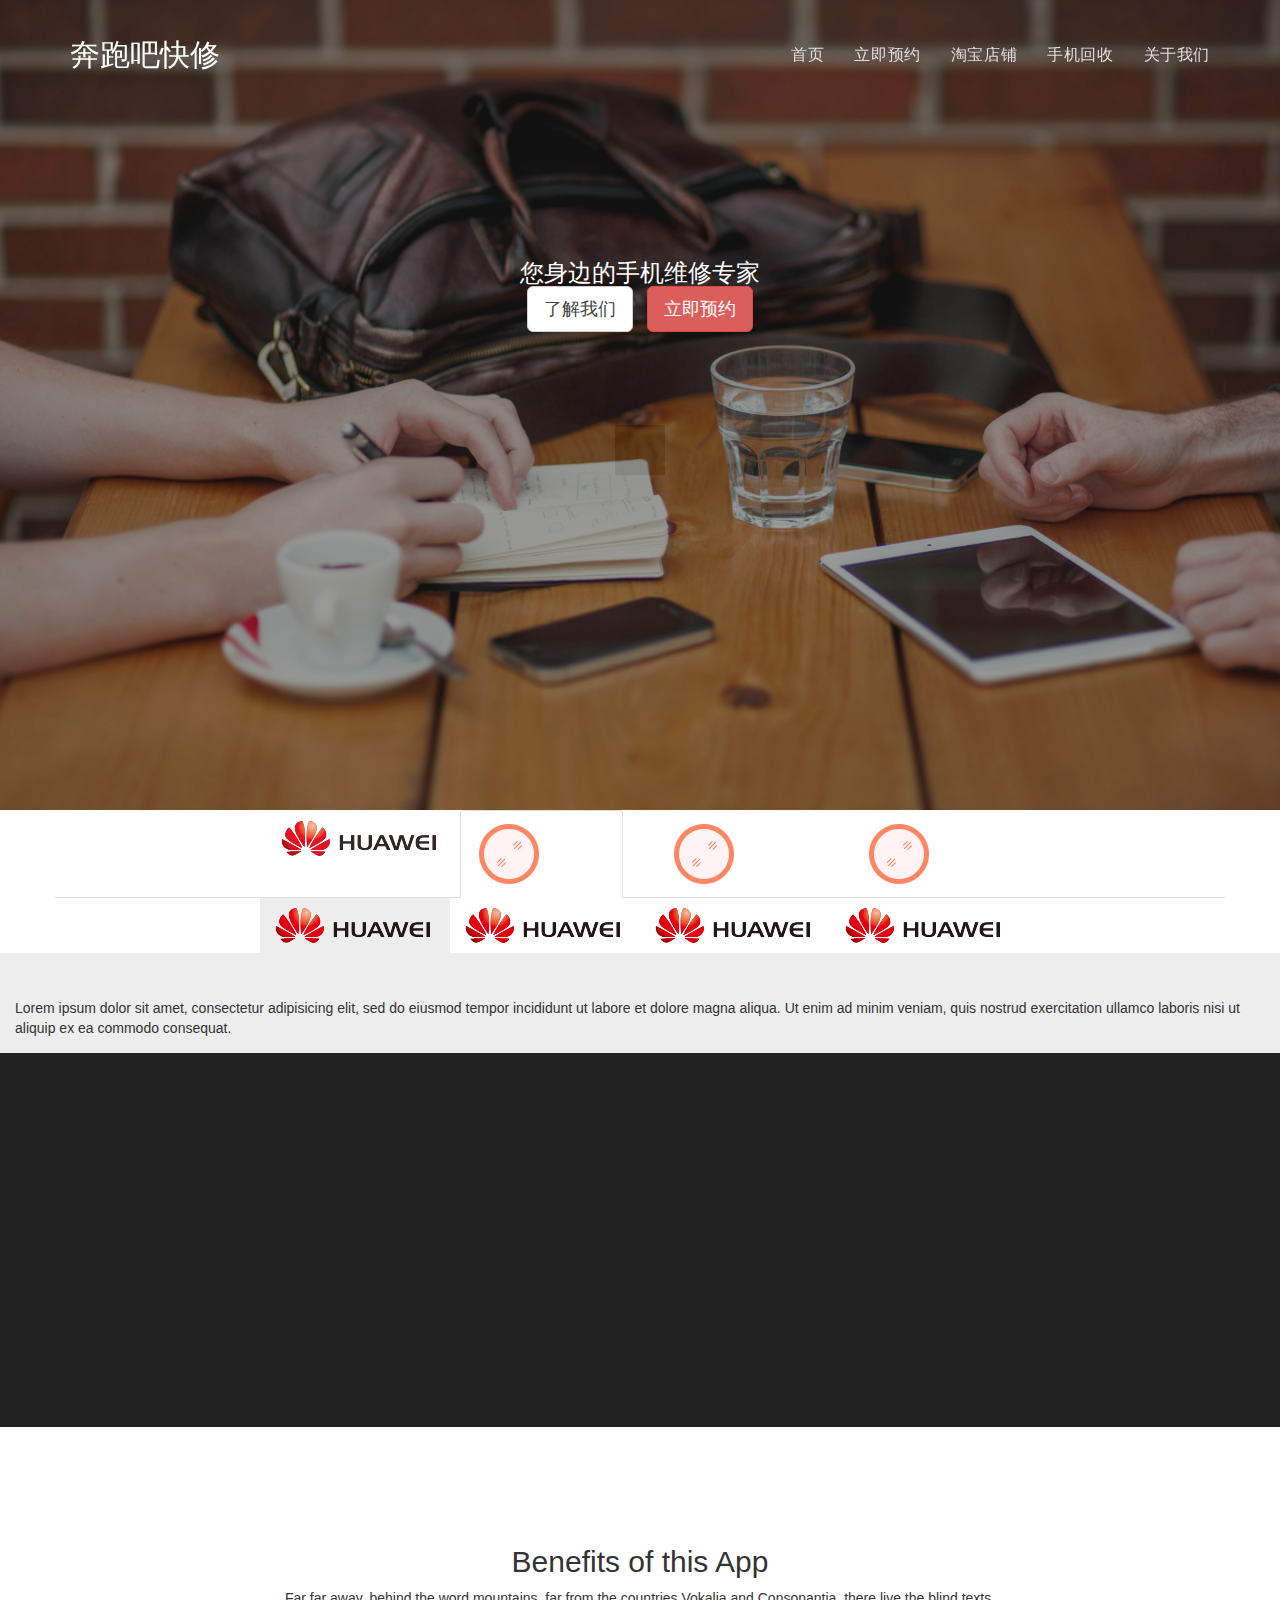
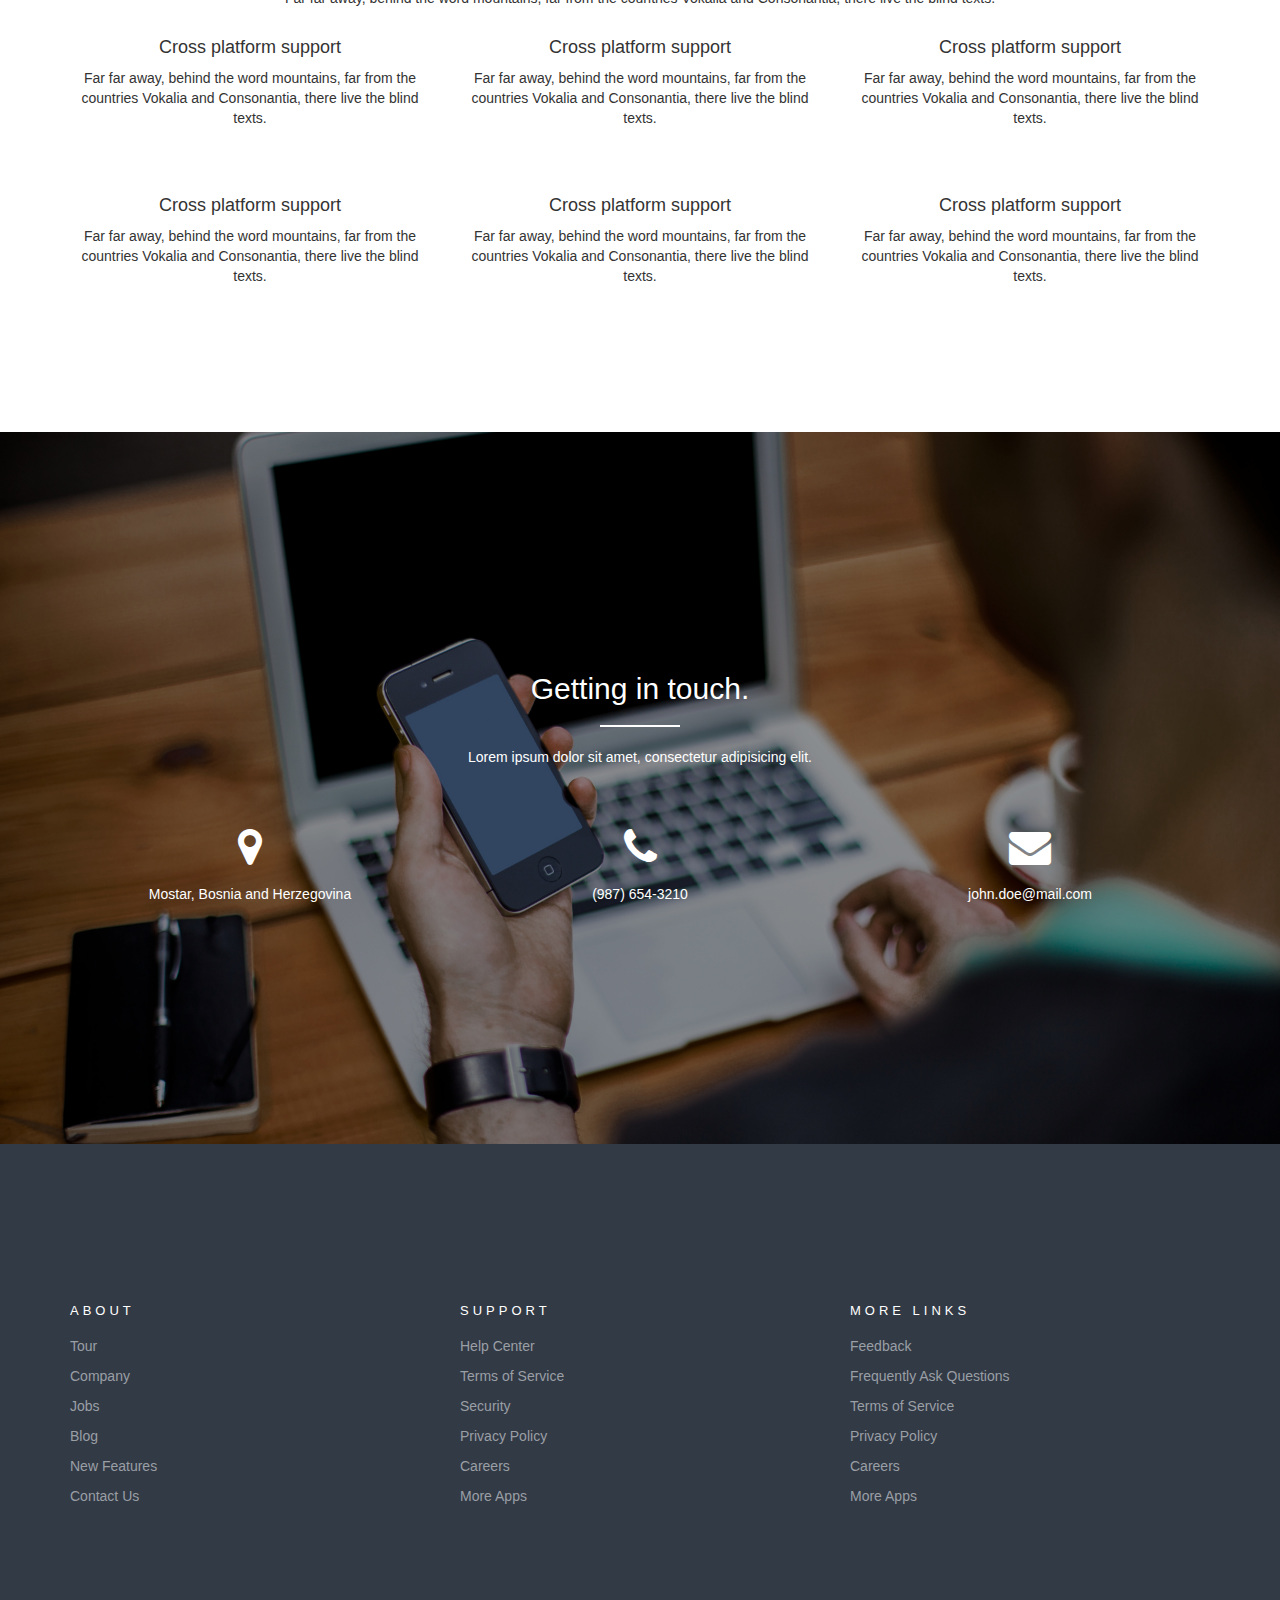
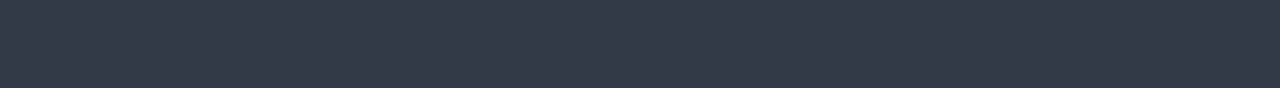
==== commit 6cbbfa6a: "17:55 2016/12/23" ====
--- a/html/index.html
+++ b/html/index.html
@@ -64,37 +64,51 @@
       </div>
     </section>
 
-<!-- =========================
-    INTRO SECTION   
-============================== -->
-<!--section id="intro" class="parallax-section">
-	<div class="container">
-		<div class="row">
-			<div class="col-md-6 col-sm-12">
-				<h3 class="wow bounceIn" data-wow-delay="0.9s">奔跑吧快修</h3>
-				<h1 class="wow fadeInUp" data-wow-delay="1.6s">您身边的手机维修专家</h1>
-				<a href="#overview" class="btn btn-lg btn-default smoothScroll wow fadeInUp hidden-xs" data-wow-delay="2.3s">了解我们</a>
-				<a href="#register" class="btn btn-lg btn-danger smoothScroll wow fadeInUp" data-wow-delay="2.3s">立即预约</a>
-			</div>
-		</div>
-	</div>
-</section-->
 
 <section id="brand-tabs">
 	<div class="container">
 		<div class="row">
 <ul class="nav nav-tabs">
-    <li class="active col-md-2 col-md-offset-2 col-sm-2 col-sm-offset-2"><a href="#"><img src="images/icon_type_52.jpg"><h3>苹果</h3></a></li>
-    <li class="col-md-2"><a href="#"><img src="images/icon_type_52.jpg"><h3>华为</h3></a></li>
-    <li class="col-md-2"><a href="#"><img src="images/icon_type_52.jpg"><h3>OPPO</h3></a></li>
-    <li class="col-md-2"><a href="#"><img src="images/icon_type_52.jpg"><h3>VIVO</h3></a></li>
+    <li class="col-md-2 col-md-offset-2 col-sm-2 col-sm-offset-2"><a href="#"><img src="images/logo_brand_1.png"></a></li>
+    <li class="active col-md-2"><a href="#"><img src="images/icon_type_52.jpg"></a></li>
+    <li class="col-md-2"><a href="#"><img src="images/icon_type_52.jpg"></a></li>
+    <li class="col-md-2"><a href="#"><img src="images/icon_type_52.jpg"></a></li>
 </ul>
 		</div>
 	</div>
 </section>
 
 
-				<div id="fh5co-features" data-section="features" class="animated">
+<section id="brand-test">
+	<div class="container">
+		<ul class="tabs">
+		<li class="tab-link current col-md-2 col-md-offset-2" data-tab="tab-1"><img src="images/logo_brand_1.png"></li>
+		<li class="tab-link col-md-2" data-tab="tab-2"><img src="images/logo_brand_1.png"></li>
+		<li class="tab-link col-md-2" data-tab="tab-3"><img src="images/logo_brand_1.png"></li>
+		<li class="tab-link col-md-2" data-tab="tab-4"><img src="images/logo_brand_1.png"></li>
+	</ul>
+	</div>
+</section>
+
+
+<div id="brand-apple" class="tab-content current">
+	
+</div>
+
+	<div id="tab-1" class="tab-content current">
+		Lorem ipsum dolor sit amet, consectetur adipisicing elit, sed do eiusmod tempor incididunt ut labore et dolore magna aliqua. Ut enim ad minim veniam, quis nostrud exercitation ullamco laboris nisi ut aliquip ex ea commodo consequat.
+	</div>
+	<div id="tab-2" class="tab-content">
+		 Duis aute irure dolor in reprehenderit in voluptate velit esse cillum dolore eu fugiat nulla pariatur. Excepteur sint occaecat cupidatat non proident, sunt in culpa qui officia deserunt mollit anim id est laborum.
+	</div>
+	<div id="tab-3" class="tab-content">
+		Ut enim ad minim veniam, quis nostrud exercitation ullamco laboris nisi ut aliquip ex ea commodo consequat. Duis aute irure dolor in reprehenderit in voluptate velit esse cillum dolore eu fugiat nulla pariatur.
+	</div>
+	<div id="tab-4" class="tab-content">
+		Sed do eiusmod tempor incididunt ut labore et dolore magna aliqua. Ut enim ad minim veniam, quis nostrud exercitation ullamco laboris nisi ut aliquip ex ea commodo consequat.
+	</div>
+
+				<div id="fh5co-features" data-section="features" class="animated tab-content">
 					<div class="container">
 						<div class="row">
 							<div class="col-md-3 col-sm-6 col-xs-6 col-xxs-12">
--- a/html/css/style.css
+++ b/html/css/style.css
@@ -488,4 +488,34 @@
 #brand a{
   text-align: center;
   cursor: pointer
-}+}
+
+
+
+		ul.tabs{
+			margin: 0px;
+			padding: 0px;
+			list-style: none;
+		}
+		ul.tabs li{
+			background: none;
+			color: #222;
+			display: inline-block;
+			padding: 10px 15px;
+			cursor: pointer;
+		}
+
+		ul.tabs li.current{
+			background: #ededed;
+			color: #222;
+		}
+
+		.tab-content{
+			display: none;
+			background: #ededed;
+			padding: 15px;
+		}
+
+		.tab-content.current{
+			display: inherit;
+		}